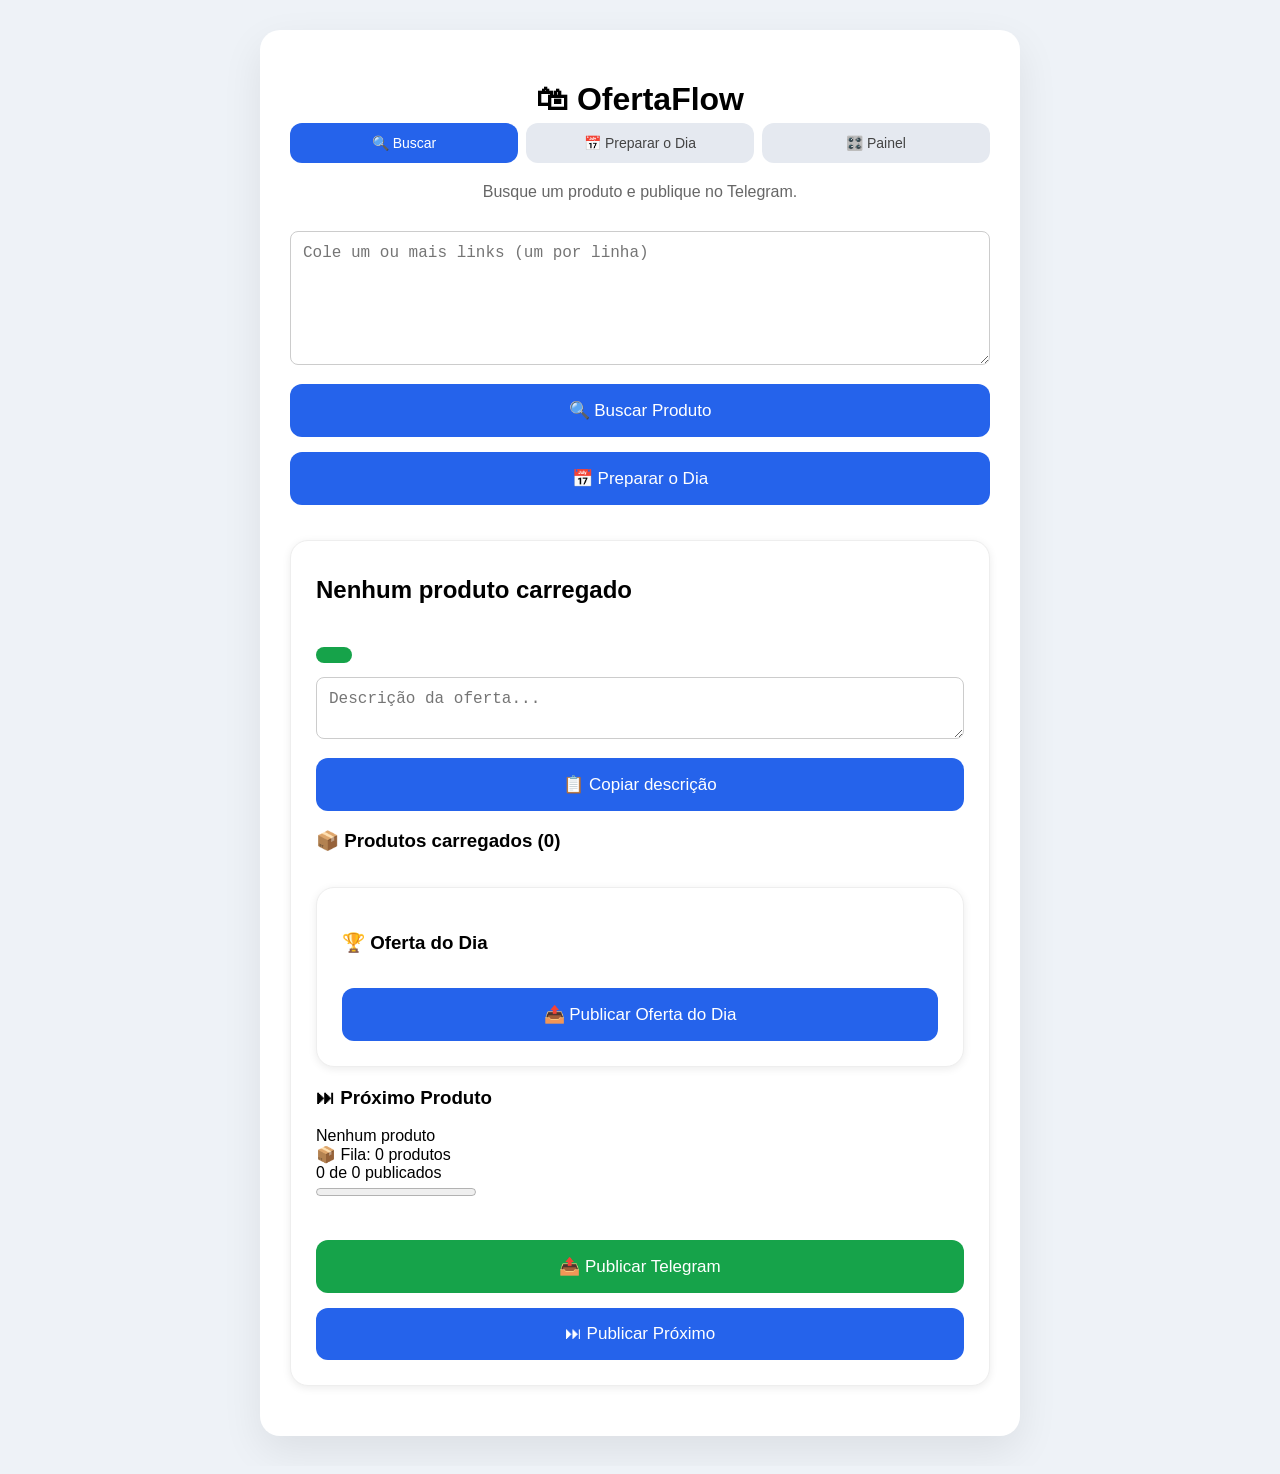
==== index.html @ e7c41db9 "Add files via upload" ====
<!DOCTYPE html>
<html lang="pt-BR">

    <head>
        <meta charset="UTF-8">

        <meta name="viewport" content="width=device-width, initial-scale=1.0">

        <title>OfertaFlow</title>

        <link rel="stylesheet" href="style.css">
    </head>

    <body>
        <div class="container">
            <h1>🛍 OfertaFlow</h1>

            <div class="abas">
                <button
                    class="aba-botao ativa"
                    id="abaBotao-buscar"
                    onclick="mudarAba('buscar')">
                    🔍 Buscar
                </button>
                <button
                    class="aba-botao"
                    id="abaBotao-dia"
                    onclick="mudarAba('dia')">
                    📅 Preparar o Dia
                </button>
                <button
                    class="aba-botao"
                    id="abaBotao-painel"
                    onclick="mudarAba('painel')">
                    🎛️ Painel
                </button>
            </div>

            <!-- ABA: Buscar & Publicar -->
            <div id="aba-buscar" class="aba-conteudo">

                <p class="subtitle">
                    Busque um produto e publique no Telegram.
                </p>

                <textarea
                    id="url"
                    rows="6"
                    placeholder="Cole um ou mais links (um por linha)"></textarea>

                <button
                    id="btnBuscar"
                    onclick="buscarProduto()">
                    🔍 Buscar Produto
                </button>

                <button
                    id="btnPrepararDia"
                    onclick="prepararDia()">
                    📅 Preparar o Dia
                </button>

                <p id="statusBusca" style="display:none;">
                    ⏳ Buscando produtos...
                </p>

                <div id="cardProduto" class="card">
                    <img
                        id="imagem"
                        alt="Imagem do produto"
                        src=""
                        style="display:none;">

                    <h2 id="nome">
                        Nenhum produto carregado
                    </h2>

                    <div class="precos">
                        <span id="original"></span>
                        <span id="atual"></span>
                    </div>

                    <div id="desconto" class="desconto"></div>

                    <div id="scoreOferta"></div>

                    <textarea
                        id="descricao"
                        placeholder="Descrição da oferta..."></textarea>
                    <button onclick="copiarDescricao()">
                        📋 Copiar descrição
                    </button>

                    <h3 id="tituloFila">
                        📦 Produtos carregados (0)
                    </h3>

                    <div class="card">
                        <h3>🏆 Oferta do Dia</h3>
                        <div id="ofertaDoDia"></div>
                        <button
                            id="btnPublicarOfertaDoDia"
                            onclick="publicarOfertaDoDia()">
                            📤 Publicar Oferta do Dia
                        </button>
                    </div>

                    <div id="proximoProduto">
                        <h3>⏭ Próximo Produto</h3>
                        <span id="nomeProximo">
                            Nenhum produto
                        </span>
                    </div>

                    <div id="contadorFila">
                        📦 Fila: 0 produtos
                    </div>

                    <div id="progressoTexto">
                        0 de 0 publicados
                    </div>

                    <progress
                        id="barraProgresso"
                        value="0"
                        max="0">
                    </progress>

                    <div id="listaProdutos"></div>

                    <button
                        id="btnTelegram"
                        class="telegram"
                        onclick="publicarSelecionado()">
                        📤 Publicar Telegram
                    </button>

                    <button
                        id="btnProximo"
                        onclick="publicarProximo()">
                        ⏭ Publicar Próximo
                    </button>
                </div>
            </div>

            <!-- ABA: Preparar o Dia -->
            <div id="aba-dia" class="aba-conteudo" style="display:none;">
                <div class="card">
                    <div id="painelResumo">
                        <h3>📅 Preparar o Dia</h3>
                        <div id="resultadoPreparacaoDia"></div>
                        <div id="listaHorariosDia"></div>
                        <button
                            id="btnEnviarDia"
                            onclick="enviarDiaParaMake()">
                            📨 Enviar fila do dia
                        </button>
                        <div id="resumoFila"></div>
                        <div id="tempoEstimado"></div>
                        <div id="estatisticasDesconto"></div>
                        <div id="qualidadeFila"></div>
                        <div id="economiaFila"></div>
                    </div>
                </div>
            </div>

            <!-- ABA: Painel de Controle -->
            <div id="aba-painel" class="aba-conteudo" style="display:none;">
                <div class="card">
                    <h3>🎛️ Painel de Controle</h3>
                    <div id="painelControle"></div>
                    <div id="logErros"></div>
                </div>

                <div class="card">
                    <h3>📜 Histórico da Sessão</h3>
                    <div
                        id="historicoSessao"
                        class="historico">
                    </div>
                    <div id="estatisticasSessao"></div>
                </div>

                <div class="card">
                    <h3>📚 Histórico de Publicações</h3>
                    <div
                        id="historicoPublicacoes"
                        class="historico">
                    </div>
                    <button onclick="limparHistoricoPublicacoes()">
                        🗑️ Limpar histórico
                    </button>
                </div>
            </div>

        </div>

        <script src="script.js"></script>

    </body>
</html>
---- style.css ----
.card{
    background:white;
    margin-top:35px;
    margin-bottom:20px;
    padding:25px;
    border:1px solid #eee;
    border-radius:18px;
    box-shadow:0 2px 8px rgba(0,0,0,.08);
}

.produto-item button{
    margin:3px;
    padding:6px 10px;
    cursor:pointer;
}

#listaProdutos{
    margin-top:20px;
}

.produto-item{
    padding:10px;
    margin-bottom:8px;
    border:1px solid #ddd;
    border-radius:8px;
    background:#fafafa;
}

body{
    background:#eef2f7;
    font-family:Arial;
    margin:0;
    padding:30px;
}

.container{
    max-width:700px;
    margin:auto;
    background:white;
    padding:30px;
    border-radius:20px;
    box-shadow:0 15px 40px rgba(0,0,0,.08);
}

h1{
    text-align:center;
    margin-bottom:5px;
}

.subtitle{
    text-align:center;
    color:#666;
    margin-bottom:30px;
}

input{
    width:100%;
    padding:16px;
    border-radius:12px;
    border:1px solid #ddd;
    font-size:16px;
    box-sizing:border-box;
}

button{
    width:100%;
    margin-top:15px;
    padding:16px;
    border:none;
    border-radius:12px;
    background:#2563eb;
    color:white;
    font-size:17px;
    cursor:pointer;
    transition:.3s;
}

button:hover{
    background:#1d4ed8;
}

img{
    width:100%;
    border-radius:15px;
    margin-bottom:20px;
}

h2{
    margin:10px 0;
}

.precos{
    display:flex;
    flex-direction:column;
    gap:8px;
    margin-top:20px;
}

#original{
    font-size:20px;
    color:#9ca3af;
    text-decoration:line-through;
}

#atual{
    font-size:34px;
    font-weight:bold;
    color:#22c55e;
}

.desconto{
    display:inline-block;
    margin-top:15px;
    margin-bottom:10px;
    padding:8px 18px;
    background:#16a34a;
    color:white;
    font-size:18px;
    font-weight:bold;
    border-radius:999px;
}

textarea{
    width:100%;
    padding:12px;
    border-radius:8px;
    border:1px solid #ccc;
    resize:vertical;
    font-size:16px;
    box-sizing:border-box;
}

.telegram{
    background:#16a34a;
    margin-top:20px;
}

.telegram:hover{
    background:#15803d;
}

.selecionado{
    border:2px solid #28a745;
    background:#eaf8ee;
}

.abas{
    display:flex;
    gap:8px;
    margin-bottom:20px;
}

.aba-botao{
    flex:1;
    width:auto;
    margin-top:0;
    padding:12px 8px;
    font-size:14px;
    background:#e5e9f0;
    color:#444;
}

.aba-botao:hover{
    background:#d7dce4;
}

.aba-botao.ativa{
    background:#2563eb;
    color:white;
}

.aba-conteudo{
    animation: fadeIn .2s ease-in;
}

@keyframes fadeIn{
    from{ opacity:0; }
    to{ opacity:1; }
}
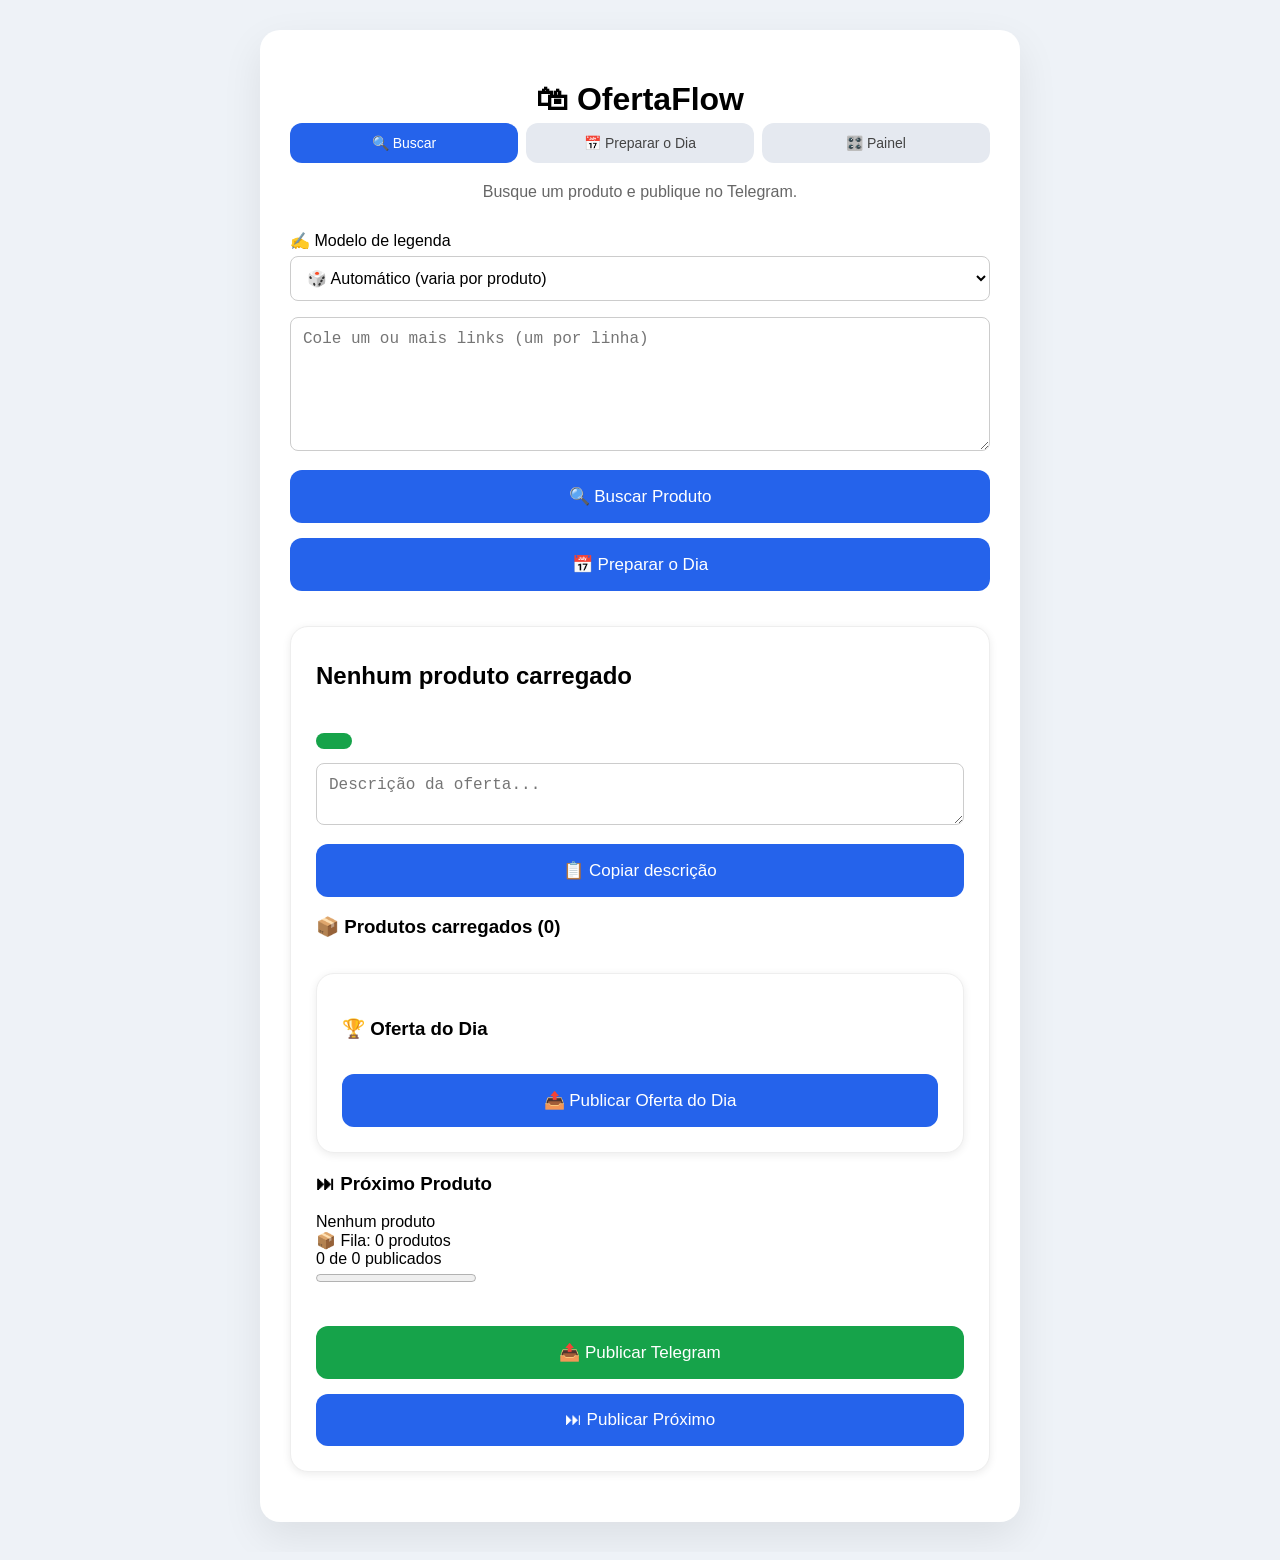
==== commit c022caa2: "Add files via upload" ====
--- a/index.html
+++ b/index.html
@@ -42,6 +42,19 @@
                 <p class="subtitle">
                     Busque um produto e publique no Telegram.
                 </p>
+
+                <label for="modeloLegenda" style="display:block;margin-bottom:6px;">
+                    ✍️ Modelo de legenda
+                </label>
+                <select
+                    id="modeloLegenda"
+                    onchange="definirModeloLegenda(this.value)">
+                    <option value="auto">🎲 Automático (varia por produto)</option>
+                    <option value="0">Modelo 1 - Padrão</option>
+                    <option value="1">Modelo 2 - Direto</option>
+                    <option value="2">Modelo 3 - Emocional</option>
+                    <option value="3">Modelo 4 - Destaques</option>
+                </select>
 
                 <textarea
                     id="url"
--- a/style.css
+++ b/style.css
@@ -130,6 +130,17 @@
     box-sizing:border-box;
 }
 
+select{
+    width:100%;
+    padding:12px;
+    border-radius:8px;
+    border:1px solid #ccc;
+    font-size:16px;
+    box-sizing:border-box;
+    margin-bottom:16px;
+    background:white;
+}
+
 .telegram{
     background:#16a34a;
     margin-top:20px;
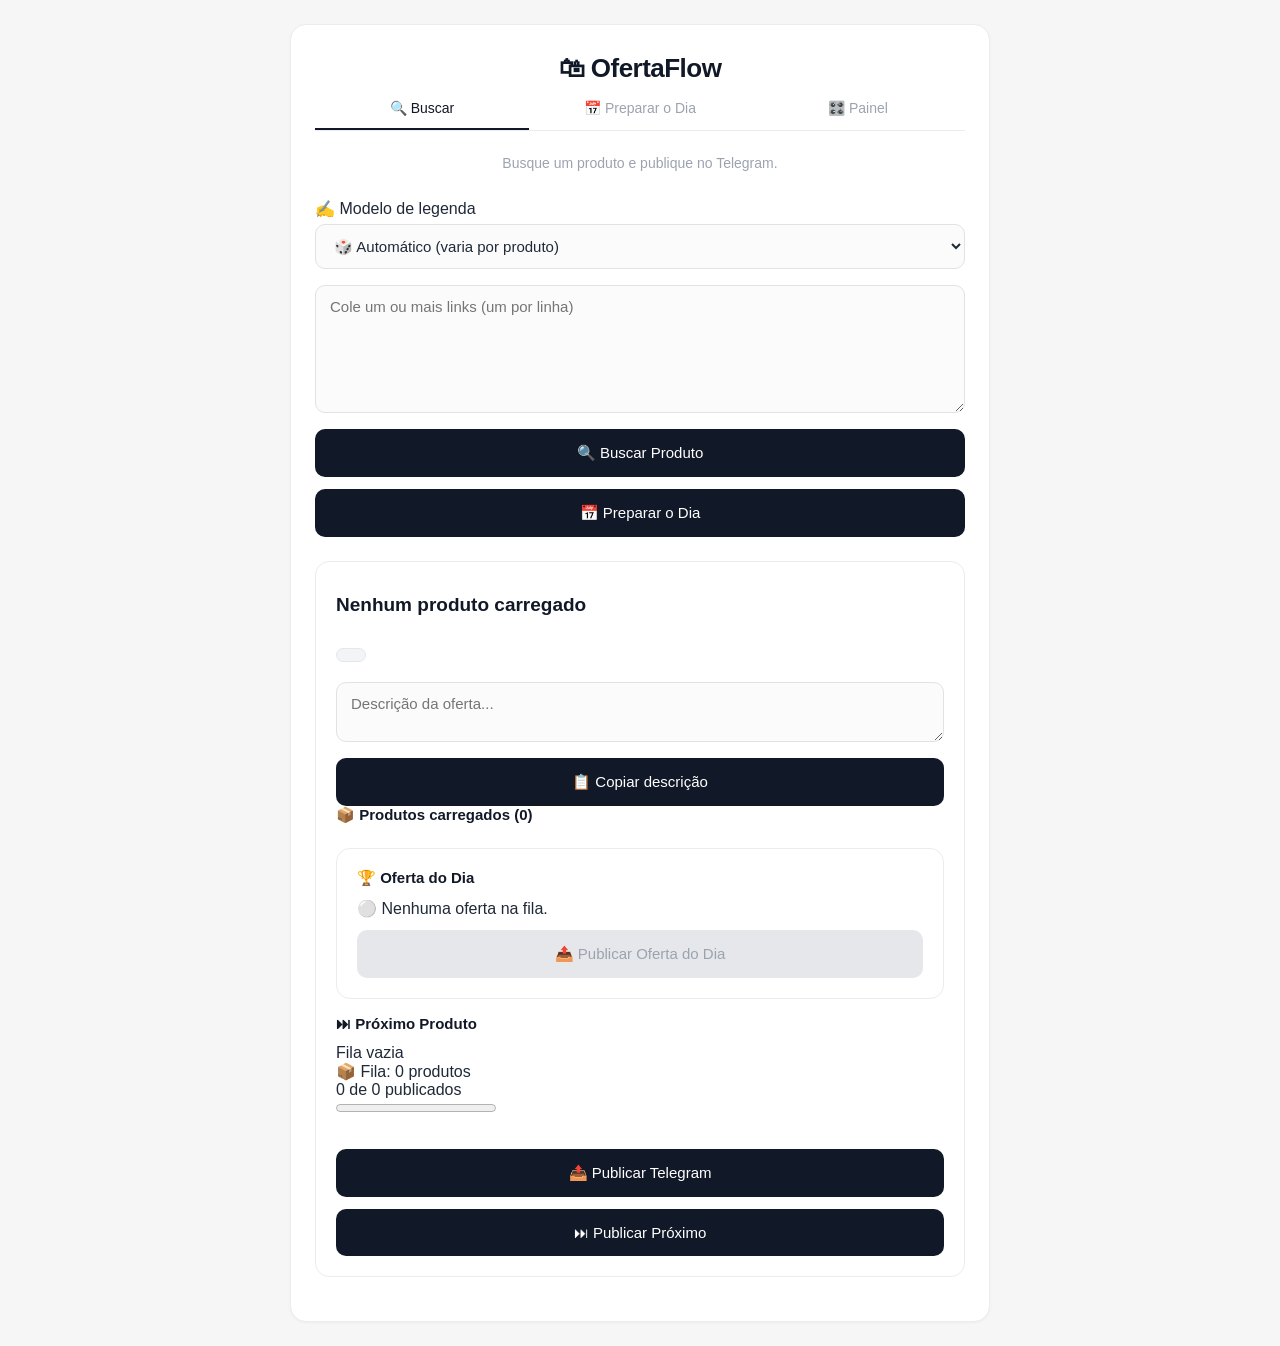
==== commit 0ad3ae26: "Add files via upload" ====
--- a/index.html
+++ b/index.html
@@ -12,6 +12,8 @@
     </head>
 
     <body>
+        <div id="toast"></div>
+
         <div class="container">
             <h1>🛍 OfertaFlow</h1>
 
--- a/style.css
+++ b/style.css
@@ -1,164 +1,224 @@
-.card{
-    background:white;
-    margin-top:35px;
-    margin-bottom:20px;
-    padding:25px;
-    border:1px solid #eee;
-    border-radius:18px;
-    box-shadow:0 2px 8px rgba(0,0,0,.08);
-}
-
-.produto-item button{
-    margin:3px;
-    padding:6px 10px;
-    cursor:pointer;
-}
-
-#listaProdutos{
-    margin-top:20px;
-}
-
-.produto-item{
-    padding:10px;
-    margin-bottom:8px;
-    border:1px solid #ddd;
-    border-radius:8px;
-    background:#fafafa;
+*{
+    box-sizing:border-box;
 }
 
 body{
-    background:#eef2f7;
-    font-family:Arial;
+    background:#f6f6f7;
+    font-family:-apple-system, BlinkMacSystemFont, "Segoe UI", Roboto, Helvetica, Arial, sans-serif;
     margin:0;
-    padding:30px;
+    padding:24px 16px;
+    color:#1f2937;
 }
 
 .container{
     max-width:700px;
     margin:auto;
-    background:white;
-    padding:30px;
-    border-radius:20px;
-    box-shadow:0 15px 40px rgba(0,0,0,.08);
+    background:#ffffff;
+    padding:28px 24px;
+    border-radius:16px;
+    border:1px solid #ececec;
+    box-shadow:0 1px 3px rgba(0,0,0,.04);
 }
 
 h1{
     text-align:center;
-    margin-bottom:5px;
+    margin:0 0 4px;
+    font-size:26px;
+    font-weight:700;
+    letter-spacing:-0.02em;
+    color:#111827;
 }
 
 .subtitle{
     text-align:center;
-    color:#666;
-    margin-bottom:30px;
-}
-
-input{
+    color:#9ca3af;
+    margin-bottom:28px;
+    font-size:14px;
+}
+
+h2{
+    margin:12px 0;
+    font-size:19px;
+    font-weight:600;
+    color:#111827;
+}
+
+h3{
+    font-size:15px;
+    font-weight:600;
+    color:#111827;
+    margin:0 0 12px;
+}
+
+.card{
+    background:#ffffff;
+    margin-top:24px;
+    margin-bottom:16px;
+    padding:20px;
+    border:1px solid #ececec;
+    border-radius:14px;
+    box-shadow:none;
+}
+
+input, textarea, select{
     width:100%;
-    padding:16px;
-    border-radius:12px;
-    border:1px solid #ddd;
-    font-size:16px;
+    padding:12px 14px;
+    border-radius:10px;
+    border:1px solid #e2e2e4;
+    font-size:15px;
     box-sizing:border-box;
+    background:#fbfbfc;
+    color:#1f2937;
+    font-family:inherit;
+}
+
+textarea{
+    resize:vertical;
+}
+
+select{
+    margin-bottom:16px;
+    background:#fbfbfc;
 }
 
 button{
     width:100%;
-    margin-top:15px;
-    padding:16px;
-    border:none;
-    border-radius:12px;
-    background:#2563eb;
+    margin-top:12px;
+    padding:14px;
+    border:1px solid transparent;
+    border-radius:10px;
+    background:#111827;
     color:white;
-    font-size:17px;
+    font-size:15px;
+    font-weight:500;
     cursor:pointer;
-    transition:.3s;
+    transition:.15s ease;
 }
 
 button:hover{
-    background:#1d4ed8;
+    background:#000000;
+}
+
+button:disabled{
+    background:#e5e7eb;
+    color:#9ca3af;
+    cursor:not-allowed;
 }
 
 img{
     width:100%;
-    border-radius:15px;
-    margin-bottom:20px;
-}
-
-h2{
-    margin:10px 0;
+    border-radius:12px;
+    margin-bottom:16px;
+    border:1px solid #ececec;
 }
 
 .precos{
     display:flex;
     flex-direction:column;
-    gap:8px;
-    margin-top:20px;
+    gap:4px;
+    margin-top:16px;
 }
 
 #original{
-    font-size:20px;
+    font-size:15px;
     color:#9ca3af;
     text-decoration:line-through;
 }
 
 #atual{
-    font-size:34px;
-    font-weight:bold;
-    color:#22c55e;
+    font-size:28px;
+    font-weight:700;
+    color:#111827;
 }
 
 .desconto{
     display:inline-block;
-    margin-top:15px;
-    margin-bottom:10px;
-    padding:8px 18px;
-    background:#16a34a;
-    color:white;
+    margin-top:12px;
+    margin-bottom:8px;
+    padding:6px 14px;
+    background:#f3f4f6;
+    color:#111827;
+    font-size:13px;
+    font-weight:600;
+    border-radius:999px;
+    border:1px solid #e5e7eb;
+}
+
+#scoreOferta{
+    font-size:13px;
+    color:#6b7280;
+    margin-bottom:8px;
+}
+
+#listaProdutos{
+    margin-top:20px;
+}
+
+.produto-item{
+    padding:12px 14px;
+    margin-bottom:8px;
+    border:1px solid #ececec;
+    border-radius:10px;
+    background:#fbfbfc;
+    font-size:14px;
+    line-height:1.5;
+}
+
+.produto-item.arrastando{
+    opacity:.5;
+    border:1px dashed #9ca3af;
+}
+
+.arrastar{
+    display:inline-block;
+    cursor:grab;
+    touch-action:none;
+    padding:0 10px 0 0;
+    color:#9ca3af;
     font-size:18px;
-    font-weight:bold;
-    border-radius:999px;
-}
-
-textarea{
-    width:100%;
-    padding:12px;
-    border-radius:8px;
-    border:1px solid #ccc;
-    resize:vertical;
-    font-size:16px;
-    box-sizing:border-box;
-}
-
-select{
-    width:100%;
-    padding:12px;
-    border-radius:8px;
-    border:1px solid #ccc;
-    font-size:16px;
-    box-sizing:border-box;
-    margin-bottom:16px;
-    background:white;
+    user-select:none;
+}
+
+.produto-item button{
+    width:auto;
+    margin:6px 6px 0 0;
+    padding:6px 12px;
+    font-size:13px;
+    font-weight:500;
+    background:#ffffff;
+    color:#111827;
+    border:1px solid #e2e2e4;
+}
+
+.produto-item button:hover{
+    background:#f3f4f6;
+}
+
+.selecionado{
+    border:1px solid #111827;
+    background:#ffffff;
 }
 
 .telegram{
-    background:#16a34a;
-    margin-top:20px;
+    background:#111827;
 }
 
 .telegram:hover{
-    background:#15803d;
-}
-
-.selecionado{
-    border:2px solid #28a745;
-    background:#eaf8ee;
+    background:#000000;
+}
+
+.historico{
+    max-height:240px;
+    overflow-y:auto;
+    font-size:14px;
+    color:#4b5563;
 }
 
 .abas{
     display:flex;
-    gap:8px;
-    margin-bottom:20px;
+    gap:4px;
+    margin-bottom:24px;
+    border-bottom:1px solid #ececec;
 }
 
 .aba-botao{
@@ -167,17 +227,23 @@
     margin-top:0;
     padding:12px 8px;
     font-size:14px;
-    background:#e5e9f0;
-    color:#444;
+    font-weight:500;
+    background:transparent;
+    color:#9ca3af;
+    border:none;
+    border-bottom:2px solid transparent;
+    border-radius:0;
 }
 
 .aba-botao:hover{
-    background:#d7dce4;
+    background:transparent;
+    color:#111827;
 }
 
 .aba-botao.ativa{
-    background:#2563eb;
-    color:white;
+    background:transparent;
+    color:#111827;
+    border-bottom:2px solid #111827;
 }
 
 .aba-conteudo{
@@ -188,3 +254,47 @@
     from{ opacity:0; }
     to{ opacity:1; }
 }
+
+#toast{
+    position:fixed;
+    left:50%;
+    bottom:24px;
+    transform:translateX(-50%) translateY(16px);
+    background:#111827;
+    color:white;
+    padding:12px 20px;
+    border-radius:10px;
+    font-size:14px;
+    max-width:90%;
+    text-align:center;
+    opacity:0;
+    pointer-events:none;
+    transition:opacity .2s ease, transform .2s ease;
+    z-index:1000;
+    box-shadow:0 4px 14px rgba(0,0,0,.18);
+}
+
+#toast.mostrar{
+    opacity:1;
+    transform:translateX(-50%) translateY(0);
+}
+
+#toast.erro{
+    background:#b91c1c;
+}
+
+.spinner{
+    display:inline-block;
+    width:14px;
+    height:14px;
+    border:2px solid #d1d5db;
+    border-top-color:#111827;
+    border-radius:50%;
+    margin-right:8px;
+    vertical-align:middle;
+    animation:girar .7s linear infinite;
+}
+
+@keyframes girar{
+    to{ transform:rotate(360deg); }
+}
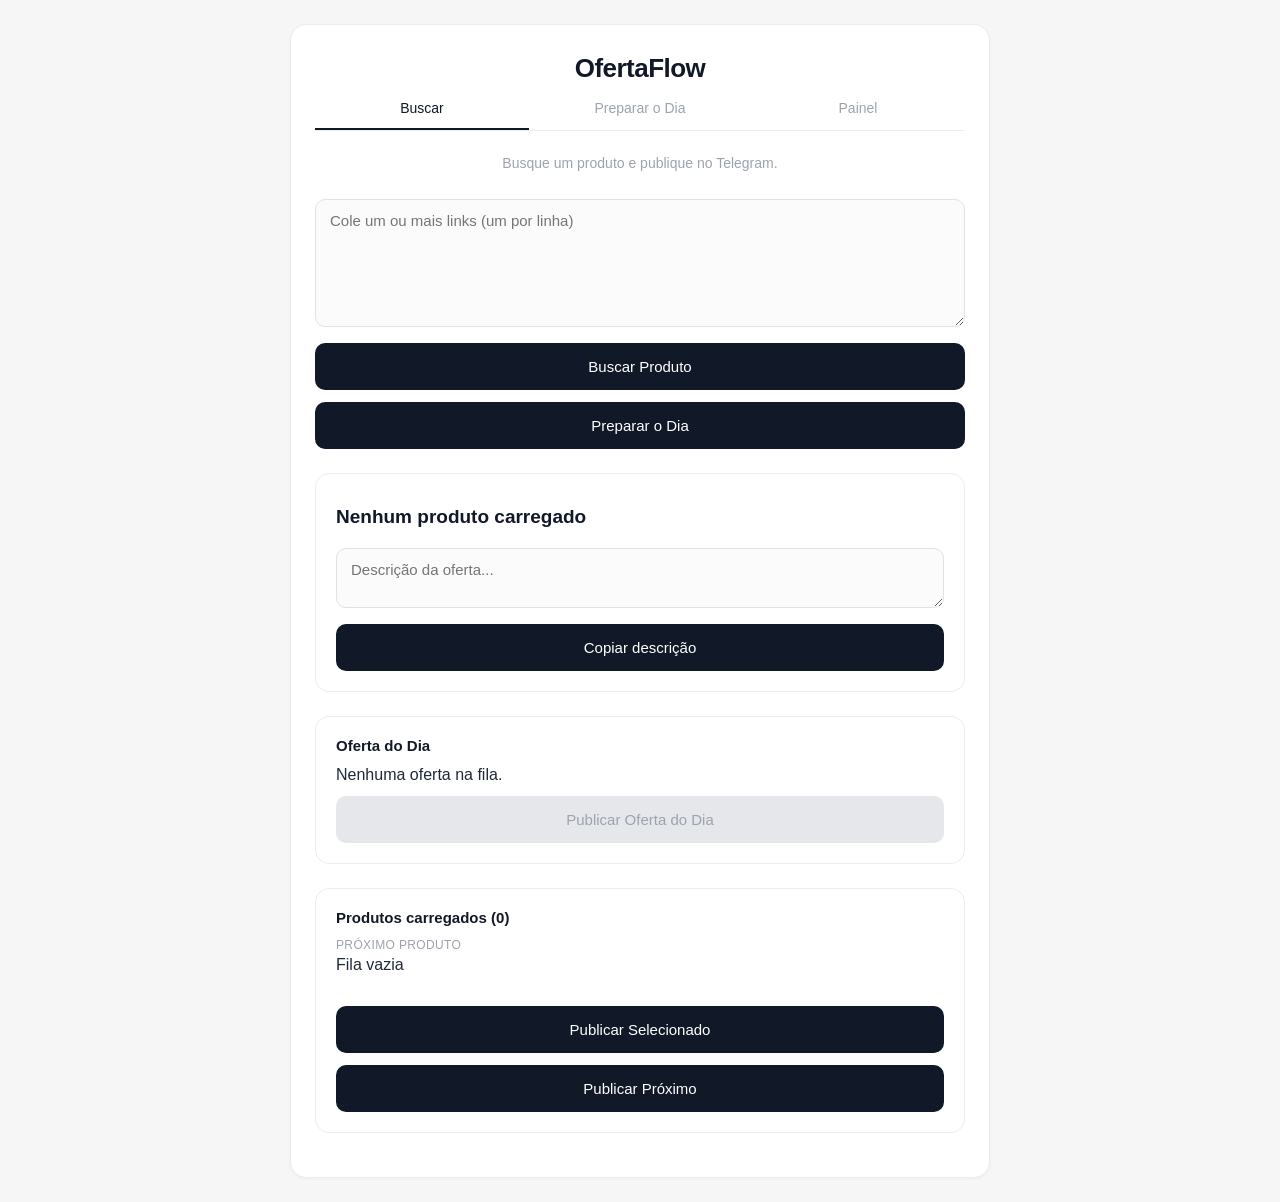
==== commit 30010417: "Rename index-1.html to index.html" ====
--- a/index.html
+++ b/index.html
@@ -15,26 +15,26 @@
         <div id="toast"></div>
 
         <div class="container">
-            <h1>🛍 OfertaFlow</h1>
+            <h1>OfertaFlow</h1>
 
             <div class="abas">
                 <button
                     class="aba-botao ativa"
                     id="abaBotao-buscar"
                     onclick="mudarAba('buscar')">
-                    🔍 Buscar
+                    Buscar
                 </button>
                 <button
                     class="aba-botao"
                     id="abaBotao-dia"
                     onclick="mudarAba('dia')">
-                    📅 Preparar o Dia
+                    Preparar o Dia
                 </button>
                 <button
                     class="aba-botao"
                     id="abaBotao-painel"
                     onclick="mudarAba('painel')">
-                    🎛️ Painel
+                    Painel
                 </button>
             </div>
 
@@ -45,19 +45,6 @@
                     Busque um produto e publique no Telegram.
                 </p>
 
-                <label for="modeloLegenda" style="display:block;margin-bottom:6px;">
-                    ✍️ Modelo de legenda
-                </label>
-                <select
-                    id="modeloLegenda"
-                    onchange="definirModeloLegenda(this.value)">
-                    <option value="auto">🎲 Automático (varia por produto)</option>
-                    <option value="0">Modelo 1 - Padrão</option>
-                    <option value="1">Modelo 2 - Direto</option>
-                    <option value="2">Modelo 3 - Emocional</option>
-                    <option value="3">Modelo 4 - Destaques</option>
-                </select>
-
                 <textarea
                     id="url"
                     rows="6"
@@ -66,18 +53,16 @@
                 <button
                     id="btnBuscar"
                     onclick="buscarProduto()">
-                    🔍 Buscar Produto
+                    Buscar Produto
                 </button>
 
                 <button
                     id="btnPrepararDia"
                     onclick="prepararDia()">
-                    📅 Preparar o Dia
+                    Preparar o Dia
                 </button>
 
-                <p id="statusBusca" style="display:none;">
-                    ⏳ Buscando produtos...
-                </p>
+                <p id="statusBusca" style="display:none;"></p>
 
                 <div id="cardProduto" class="card">
                     <img
@@ -95,51 +80,35 @@
                         <span id="atual"></span>
                     </div>
 
-                    <div id="desconto" class="desconto"></div>
-
-                    <div id="scoreOferta"></div>
+                    <div id="infoOferta"></div>
 
                     <textarea
                         id="descricao"
                         placeholder="Descrição da oferta..."></textarea>
                     <button onclick="copiarDescricao()">
-                        📋 Copiar descrição
+                        Copiar descrição
                     </button>
+                </div>
 
+                <div class="card">
+                    <h3>Oferta do Dia</h3>
+                    <div id="ofertaDoDia"></div>
+                    <button
+                        id="btnPublicarOfertaDoDia"
+                        onclick="publicarOfertaDoDia()">
+                        Publicar Oferta do Dia
+                    </button>
+                </div>
+
+                <div class="card">
                     <h3 id="tituloFila">
-                        📦 Produtos carregados (0)
+                        Produtos carregados (0)
                     </h3>
 
-                    <div class="card">
-                        <h3>🏆 Oferta do Dia</h3>
-                        <div id="ofertaDoDia"></div>
-                        <button
-                            id="btnPublicarOfertaDoDia"
-                            onclick="publicarOfertaDoDia()">
-                            📤 Publicar Oferta do Dia
-                        </button>
+                    <div id="proximoProduto">
+                        <span class="rotulo-secao">Próximo produto</span>
+                        <div id="nomeProximo">Nenhum produto</div>
                     </div>
-
-                    <div id="proximoProduto">
-                        <h3>⏭ Próximo Produto</h3>
-                        <span id="nomeProximo">
-                            Nenhum produto
-                        </span>
-                    </div>
-
-                    <div id="contadorFila">
-                        📦 Fila: 0 produtos
-                    </div>
-
-                    <div id="progressoTexto">
-                        0 de 0 publicados
-                    </div>
-
-                    <progress
-                        id="barraProgresso"
-                        value="0"
-                        max="0">
-                    </progress>
 
                     <div id="listaProdutos"></div>
 
@@ -147,13 +116,13 @@
                         id="btnTelegram"
                         class="telegram"
                         onclick="publicarSelecionado()">
-                        📤 Publicar Telegram
+                        Publicar Selecionado
                     </button>
 
                     <button
                         id="btnProximo"
                         onclick="publicarProximo()">
-                        ⏭ Publicar Próximo
+                        Publicar Próximo
                     </button>
                 </div>
             </div>
@@ -161,49 +130,48 @@
             <!-- ABA: Preparar o Dia -->
             <div id="aba-dia" class="aba-conteudo" style="display:none;">
                 <div class="card">
-                    <div id="painelResumo">
-                        <h3>📅 Preparar o Dia</h3>
-                        <div id="resultadoPreparacaoDia"></div>
-                        <div id="listaHorariosDia"></div>
-                        <button
-                            id="btnEnviarDia"
-                            onclick="enviarDiaParaMake()">
-                            📨 Enviar fila do dia
-                        </button>
-                        <div id="resumoFila"></div>
-                        <div id="tempoEstimado"></div>
-                        <div id="estatisticasDesconto"></div>
-                        <div id="qualidadeFila"></div>
-                        <div id="economiaFila"></div>
-                    </div>
+                    <h3>Preparar o Dia</h3>
+                    <div id="resultadoPreparacaoDia"></div>
+                    <div id="listaHorariosDia"></div>
+                    <button
+                        id="btnEnviarDia"
+                        onclick="enviarDiaParaMake()">
+                        Enviar fila do dia
+                    </button>
+                </div>
+
+                <div class="card">
+                    <h3>Resumo da Fila</h3>
+                    <div id="estatisticasDesconto"></div>
+                    <div id="qualidadeFila"></div>
+                    <div id="economiaFila"></div>
                 </div>
             </div>
 
             <!-- ABA: Painel de Controle -->
             <div id="aba-painel" class="aba-conteudo" style="display:none;">
                 <div class="card">
-                    <h3>🎛️ Painel de Controle</h3>
+                    <h3>Painel de Controle</h3>
                     <div id="painelControle"></div>
                     <div id="logErros"></div>
                 </div>
 
                 <div class="card">
-                    <h3>📜 Histórico da Sessão</h3>
+                    <h3>Histórico da Sessão</h3>
                     <div
                         id="historicoSessao"
                         class="historico">
                     </div>
-                    <div id="estatisticasSessao"></div>
                 </div>
 
                 <div class="card">
-                    <h3>📚 Histórico de Publicações</h3>
+                    <h3>Histórico de Publicações</h3>
                     <div
                         id="historicoPublicacoes"
                         class="historico">
                     </div>
                     <button onclick="limparHistoricoPublicacoes()">
-                        🗑️ Limpar histórico
+                        Limpar histórico
                     </button>
                 </div>
             </div>
--- a/style.css
+++ b/style.css
@@ -214,6 +214,38 @@
     color:#4b5563;
 }
 
+.selo{
+    display:inline-block;
+    padding:1px 8px;
+    border-radius:999px;
+    font-size:12px;
+    font-weight:600;
+}
+
+.selo-alto{
+    background:#fef2f2;
+    color:#b91c1c;
+}
+
+.selo-medio{
+    background:#fffbeb;
+    color:#b45309;
+}
+
+.selo-baixo{
+    background:#f0fdf4;
+    color:#15803d;
+}
+
+.rotulo-secao{
+    display:block;
+    font-size:12px;
+    color:#9ca3af;
+    margin-bottom:4px;
+    text-transform:uppercase;
+    letter-spacing:.03em;
+}
+
 .abas{
     display:flex;
     gap:4px;
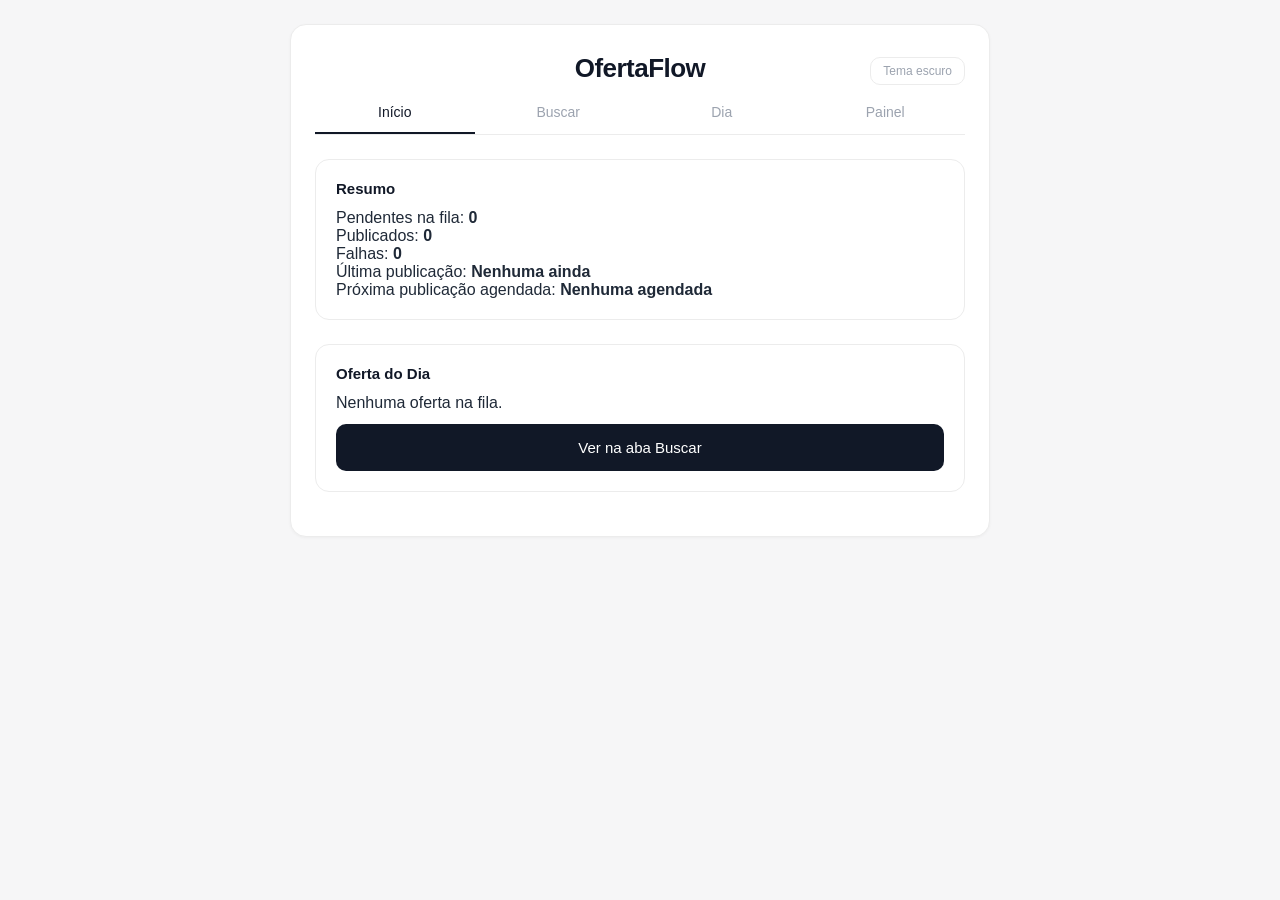
==== commit e4b2af7b: "Rename index-4.html to index.html" ====
--- a/index.html
+++ b/index.html
@@ -13,13 +13,25 @@
 
     <body>
         <div id="toast"></div>
+        <div id="overlayProcessamento">
+            <span class="spinner"></span>
+        </div>
 
         <div class="container">
-            <h1>OfertaFlow</h1>
+            <div class="topo">
+                <h1>OfertaFlow</h1>
+                <button id="btnTema" onclick="alternarTema()">Tema escuro</button>
+            </div>
 
             <div class="abas">
                 <button
                     class="aba-botao ativa"
+                    id="abaBotao-inicio"
+                    onclick="mudarAba('inicio')">
+                    Início
+                </button>
+                <button
+                    class="aba-botao"
                     id="abaBotao-buscar"
                     onclick="mudarAba('buscar')">
                     Buscar
@@ -28,7 +40,7 @@
                     class="aba-botao"
                     id="abaBotao-dia"
                     onclick="mudarAba('dia')">
-                    Preparar o Dia
+                    Dia
                 </button>
                 <button
                     class="aba-botao"
@@ -38,8 +50,24 @@
                 </button>
             </div>
 
+            <!-- ABA: Dashboard inicial -->
+            <div id="aba-inicio" class="aba-conteudo">
+                <div class="card">
+                    <h3>Resumo</h3>
+                    <div id="dashboardResumo"></div>
+                </div>
+
+                <div class="card">
+                    <h3>Oferta do Dia</h3>
+                    <div id="dashboardOfertaDoDia"></div>
+                    <button onclick="mudarAba('buscar')">
+                        Ver na aba Buscar
+                    </button>
+                </div>
+            </div>
+
             <!-- ABA: Buscar & Publicar -->
-            <div id="aba-buscar" class="aba-conteudo">
+            <div id="aba-buscar" class="aba-conteudo" style="display:none;">
 
                 <p class="subtitle">
                     Busque um produto e publique no Telegram.
@@ -88,6 +116,13 @@
                     <button onclick="copiarDescricao()">
                         Copiar descrição
                     </button>
+                    <button onclick="copiarLink()">
+                        Copiar link
+                    </button>
+                    <button onclick="mostrarPreviaPublicacao()">
+                        Pré-visualizar publicação
+                    </button>
+                    <div id="previaPublicacao" class="card" style="display:none;"></div>
                 </div>
 
                 <div class="card">
@@ -109,6 +144,31 @@
                         <span class="rotulo-secao">Próximo produto</span>
                         <div id="nomeProximo">Nenhum produto</div>
                     </div>
+
+                    <input
+                        type="text"
+                        id="buscaFila"
+                        placeholder="Buscar na fila (nome ou marca)"
+                        oninput="pesquisarFila(this.value)">
+
+                    <select id="filtroFila" onchange="filtrarFila(this.value)">
+                        <option value="todos">Mostrar: Todos</option>
+                        <option value="oferta">Só Oferta</option>
+                        <option value="super">Só Super Oferta</option>
+                        <option value="imperdivel">Só Oferta Imperdível</option>
+                        <option value="relampago">Só Oferta Relâmpago</option>
+                    </select>
+
+                    <select id="ordenacaoFila" onchange="ordenarFila(this.value)">
+                        <option value="manual">Ordem: Manual</option>
+                        <option value="desconto">Maior desconto</option>
+                        <option value="score">Maior score</option>
+                        <option value="nome">Nome A-Z</option>
+                    </select>
+
+                    <button onclick="embaralharFila()">
+                        Embaralhar fila
+                    </button>
 
                     <div id="listaProdutos"></div>
 
--- a/style.css
+++ b/style.css
@@ -1,23 +1,89 @@
+:root{
+    --cor-fundo:#f6f6f7;
+    --cor-container:#ffffff;
+    --cor-texto:#1f2937;
+    --cor-texto-forte:#111827;
+    --cor-texto-suave:#9ca3af;
+    --cor-borda:#ececec;
+    --cor-borda-input:#e2e2e4;
+    --cor-input-fundo:#fbfbfc;
+    --cor-botao-fundo:#111827;
+    --cor-botao-hover:#000000;
+    --cor-botao-texto:#ffffff;
+    --cor-disabled-fundo:#e5e7eb;
+    --cor-disabled-texto:#9ca3af;
+    --cor-selo-alto-fundo:#fef2f2;
+    --cor-selo-alto-texto:#b91c1c;
+    --cor-selo-medio-fundo:#fffbeb;
+    --cor-selo-medio-texto:#b45309;
+    --cor-selo-baixo-fundo:#f0fdf4;
+    --cor-selo-baixo-texto:#15803d;
+    --cor-overlay:rgba(255,255,255,.6);
+}
+
+body.tema-escuro{
+    --cor-fundo:#0f1115;
+    --cor-container:#181b21;
+    --cor-texto:#e5e7eb;
+    --cor-texto-forte:#f9fafb;
+    --cor-texto-suave:#8b93a1;
+    --cor-borda:#2a2e37;
+    --cor-borda-input:#333844;
+    --cor-input-fundo:#1f232b;
+    --cor-botao-fundo:#e5e7eb;
+    --cor-botao-hover:#ffffff;
+    --cor-botao-texto:#111827;
+    --cor-disabled-fundo:#2a2e37;
+    --cor-disabled-texto:#6b7280;
+    --cor-overlay:rgba(15,17,21,.7);
+}
+
 *{
     box-sizing:border-box;
 }
 
 body{
-    background:#f6f6f7;
+    background:var(--cor-fundo);
     font-family:-apple-system, BlinkMacSystemFont, "Segoe UI", Roboto, Helvetica, Arial, sans-serif;
     margin:0;
     padding:24px 16px;
-    color:#1f2937;
+    color:var(--cor-texto);
+    transition:background .15s ease, color .15s ease;
 }
 
 .container{
     max-width:700px;
     margin:auto;
-    background:#ffffff;
+    background:var(--cor-container);
     padding:28px 24px;
     border-radius:16px;
-    border:1px solid #ececec;
+    border:1px solid var(--cor-borda);
     box-shadow:0 1px 3px rgba(0,0,0,.04);
+}
+
+.topo{
+    display:flex;
+    align-items:center;
+    justify-content:center;
+    gap:10px;
+    position:relative;
+    margin-bottom:4px;
+}
+
+#btnTema{
+    position:absolute;
+    right:0;
+    width:auto;
+    margin:0;
+    padding:6px 12px;
+    font-size:12px;
+    background:transparent;
+    color:var(--cor-texto-suave);
+    border:1px solid var(--cor-borda);
+}
+
+#btnTema:hover{
+    background:var(--cor-input-fundo);
 }
 
 h1{
@@ -26,12 +92,12 @@
     font-size:26px;
     font-weight:700;
     letter-spacing:-0.02em;
-    color:#111827;
+    color:var(--cor-texto-forte);
 }
 
 .subtitle{
     text-align:center;
-    color:#9ca3af;
+    color:var(--cor-texto-suave);
     margin-bottom:28px;
     font-size:14px;
 }
@@ -40,22 +106,22 @@
     margin:12px 0;
     font-size:19px;
     font-weight:600;
-    color:#111827;
+    color:var(--cor-texto-forte);
 }
 
 h3{
     font-size:15px;
     font-weight:600;
-    color:#111827;
+    color:var(--cor-texto-forte);
     margin:0 0 12px;
 }
 
 .card{
-    background:#ffffff;
+    background:var(--cor-container);
     margin-top:24px;
     margin-bottom:16px;
     padding:20px;
-    border:1px solid #ececec;
+    border:1px solid var(--cor-borda);
     border-radius:14px;
     box-shadow:none;
 }
@@ -64,11 +130,11 @@
     width:100%;
     padding:12px 14px;
     border-radius:10px;
-    border:1px solid #e2e2e4;
+    border:1px solid var(--cor-borda-input);
     font-size:15px;
     box-sizing:border-box;
-    background:#fbfbfc;
-    color:#1f2937;
+    background:var(--cor-input-fundo);
+    color:var(--cor-texto);
     font-family:inherit;
 }
 
@@ -78,7 +144,7 @@
 
 select{
     margin-bottom:16px;
-    background:#fbfbfc;
+    background:var(--cor-input-fundo);
 }
 
 button{
@@ -87,8 +153,8 @@
     padding:14px;
     border:1px solid transparent;
     border-radius:10px;
-    background:#111827;
-    color:white;
+    background:var(--cor-botao-fundo);
+    color:var(--cor-botao-texto);
     font-size:15px;
     font-weight:500;
     cursor:pointer;
@@ -96,20 +162,22 @@
 }
 
 button:hover{
-    background:#000000;
+    background:var(--cor-botao-hover);
 }
 
 button:disabled{
-    background:#e5e7eb;
-    color:#9ca3af;
+    background:var(--cor-disabled-fundo);
+    color:var(--cor-disabled-texto);
     cursor:not-allowed;
 }
 
 img{
     width:100%;
+    max-height:200px;
+    object-fit:cover;
     border-radius:12px;
     margin-bottom:16px;
-    border:1px solid #ececec;
+    border:1px solid var(--cor-borda);
 }
 
 .precos{
@@ -121,14 +189,14 @@
 
 #original{
     font-size:15px;
-    color:#9ca3af;
+    color:var(--cor-texto-suave);
     text-decoration:line-through;
 }
 
 #atual{
     font-size:28px;
     font-weight:700;
-    color:#111827;
+    color:var(--cor-texto-forte);
 }
 
 .desconto{
@@ -136,17 +204,17 @@
     margin-top:12px;
     margin-bottom:8px;
     padding:6px 14px;
-    background:#f3f4f6;
-    color:#111827;
+    background:var(--cor-input-fundo);
+    color:var(--cor-texto-forte);
     font-size:13px;
     font-weight:600;
     border-radius:999px;
-    border:1px solid #e5e7eb;
+    border:1px solid var(--cor-borda-input);
 }
 
 #scoreOferta{
     font-size:13px;
-    color:#6b7280;
+    color:var(--cor-texto-suave);
     margin-bottom:8px;
 }
 
@@ -157,16 +225,16 @@
 .produto-item{
     padding:12px 14px;
     margin-bottom:8px;
-    border:1px solid #ececec;
+    border:1px solid var(--cor-borda);
     border-radius:10px;
-    background:#fbfbfc;
+    background:var(--cor-input-fundo);
     font-size:14px;
     line-height:1.5;
 }
 
 .produto-item.arrastando{
     opacity:.5;
-    border:1px dashed #9ca3af;
+    border:1px dashed var(--cor-texto-suave);
 }
 
 .arrastar{
@@ -174,7 +242,7 @@
     cursor:grab;
     touch-action:none;
     padding:0 10px 0 0;
-    color:#9ca3af;
+    color:var(--cor-texto-suave);
     font-size:18px;
     user-select:none;
 }
@@ -185,33 +253,33 @@
     padding:6px 12px;
     font-size:13px;
     font-weight:500;
-    background:#ffffff;
-    color:#111827;
-    border:1px solid #e2e2e4;
+    background:var(--cor-container);
+    color:var(--cor-texto-forte);
+    border:1px solid var(--cor-borda-input);
 }
 
 .produto-item button:hover{
-    background:#f3f4f6;
+    background:var(--cor-input-fundo);
 }
 
 .selecionado{
-    border:1px solid #111827;
-    background:#ffffff;
+    border:1px solid var(--cor-texto-forte);
+    background:var(--cor-container);
 }
 
 .telegram{
-    background:#111827;
+    background:var(--cor-botao-fundo);
 }
 
 .telegram:hover{
-    background:#000000;
+    background:var(--cor-botao-hover);
 }
 
 .historico{
     max-height:240px;
     overflow-y:auto;
     font-size:14px;
-    color:#4b5563;
+    color:var(--cor-texto);
 }
 
 .selo{
@@ -223,24 +291,24 @@
 }
 
 .selo-alto{
-    background:#fef2f2;
-    color:#b91c1c;
+    background:var(--cor-selo-alto-fundo);
+    color:var(--cor-selo-alto-texto);
 }
 
 .selo-medio{
-    background:#fffbeb;
-    color:#b45309;
+    background:var(--cor-selo-medio-fundo);
+    color:var(--cor-selo-medio-texto);
 }
 
 .selo-baixo{
-    background:#f0fdf4;
-    color:#15803d;
+    background:var(--cor-selo-baixo-fundo);
+    color:var(--cor-selo-baixo-texto);
 }
 
 .rotulo-secao{
     display:block;
     font-size:12px;
-    color:#9ca3af;
+    color:var(--cor-texto-suave);
     margin-bottom:4px;
     text-transform:uppercase;
     letter-spacing:.03em;
@@ -250,7 +318,7 @@
     display:flex;
     gap:4px;
     margin-bottom:24px;
-    border-bottom:1px solid #ececec;
+    border-bottom:1px solid var(--cor-borda);
 }
 
 .aba-botao{
@@ -261,7 +329,7 @@
     font-size:14px;
     font-weight:500;
     background:transparent;
-    color:#9ca3af;
+    color:var(--cor-texto-suave);
     border:none;
     border-bottom:2px solid transparent;
     border-radius:0;
@@ -269,13 +337,13 @@
 
 .aba-botao:hover{
     background:transparent;
-    color:#111827;
+    color:var(--cor-texto-forte);
 }
 
 .aba-botao.ativa{
     background:transparent;
-    color:#111827;
-    border-bottom:2px solid #111827;
+    color:var(--cor-texto-forte);
+    border-bottom:2px solid var(--cor-texto-forte);
 }
 
 .aba-conteudo{
@@ -292,8 +360,8 @@
     left:50%;
     bottom:24px;
     transform:translateX(-50%) translateY(16px);
-    background:#111827;
-    color:white;
+    background:var(--cor-botao-fundo);
+    color:var(--cor-botao-texto);
     padding:12px 20px;
     border-radius:10px;
     font-size:14px;
@@ -312,15 +380,33 @@
 }
 
 #toast.erro{
-    background:#b91c1c;
+    background:var(--cor-selo-alto-texto);
+    color:#ffffff;
+}
+
+#overlayProcessamento{
+    display:none;
+    position:fixed;
+    inset:0;
+    background:var(--cor-overlay);
+    align-items:center;
+    justify-content:center;
+    z-index:900;
+}
+
+#overlayProcessamento .spinner{
+    width:32px;
+    height:32px;
+    border-width:3px;
+    margin-right:0;
 }
 
 .spinner{
     display:inline-block;
     width:14px;
     height:14px;
-    border:2px solid #d1d5db;
-    border-top-color:#111827;
+    border:2px solid var(--cor-disabled-fundo);
+    border-top-color:var(--cor-texto-forte);
     border-radius:50%;
     margin-right:8px;
     vertical-align:middle;
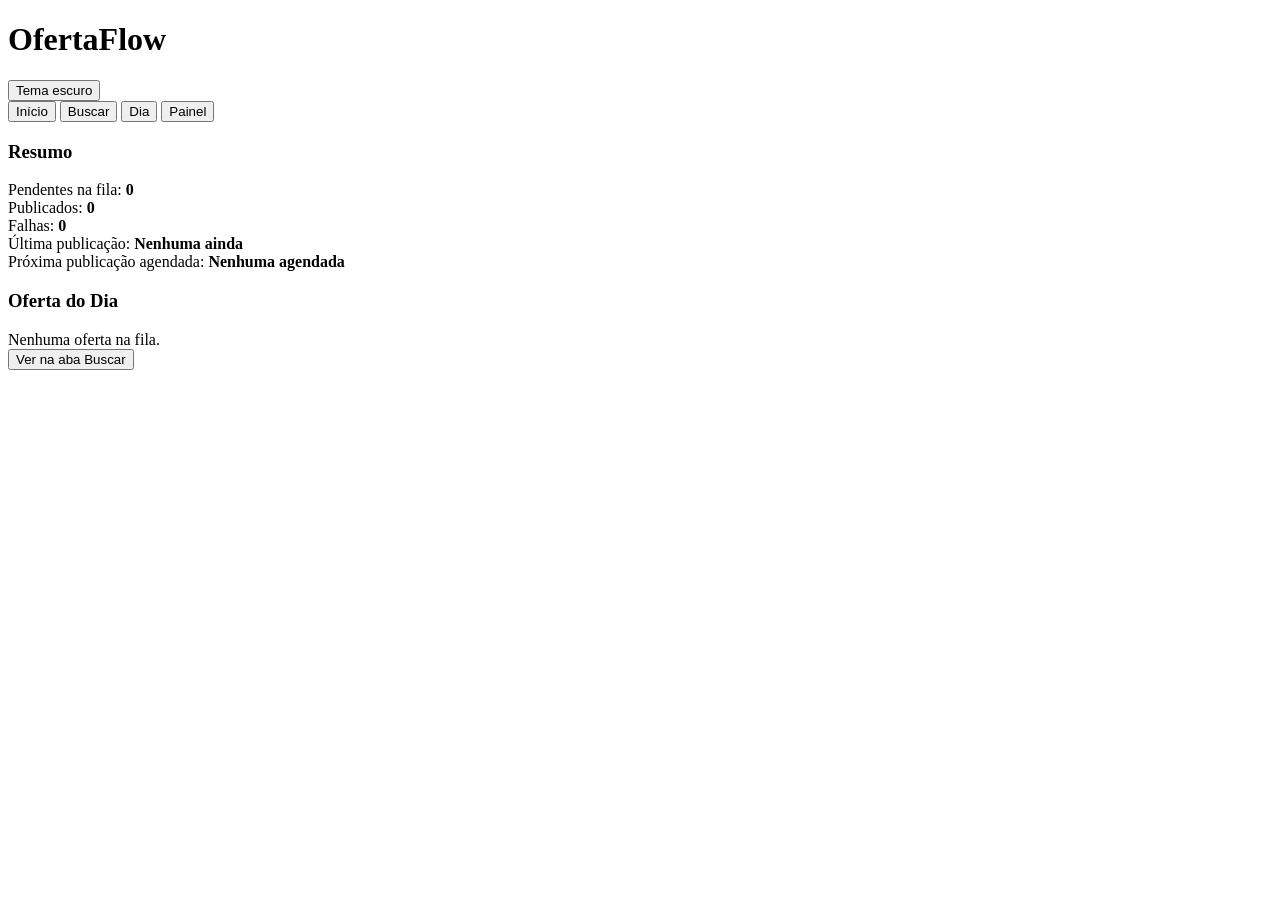
==== commit 7472e7f6: "Rename index-5.html to index.html" ====
--- a/index.html
+++ b/index.html
@@ -7,6 +7,11 @@
         <meta name="viewport" content="width=device-width, initial-scale=1.0">
 
         <title>OfertaFlow</title>
+
+        <link rel="manifest" href="manifest.json">
+        <meta name="theme-color" content="#111827">
+        <link rel="icon" href="icon-192.png">
+        <link rel="apple-touch-icon" href="icon-192.png">
 
         <link rel="stylesheet" href="style.css">
     </head>
@@ -234,11 +239,30 @@
                         Limpar histórico
                     </button>
                 </div>
+
+                <div class="card">
+                    <h3>Backup</h3>
+                    <button onclick="exportarBackup()">
+                        Exportar backup
+                    </button>
+                    <input
+                        type="file"
+                        id="inputBackup"
+                        accept="application/json"
+                        onchange="importarBackup(event)">
+                </div>
             </div>
 
         </div>
 
         <script src="script.js"></script>
+        <script>
+            if("serviceWorker" in navigator){
+                window.addEventListener("load", () => {
+                    navigator.serviceWorker.register("sw.js").catch(console.error);
+                });
+            }
+        </script>
 
     </body>
 </html>
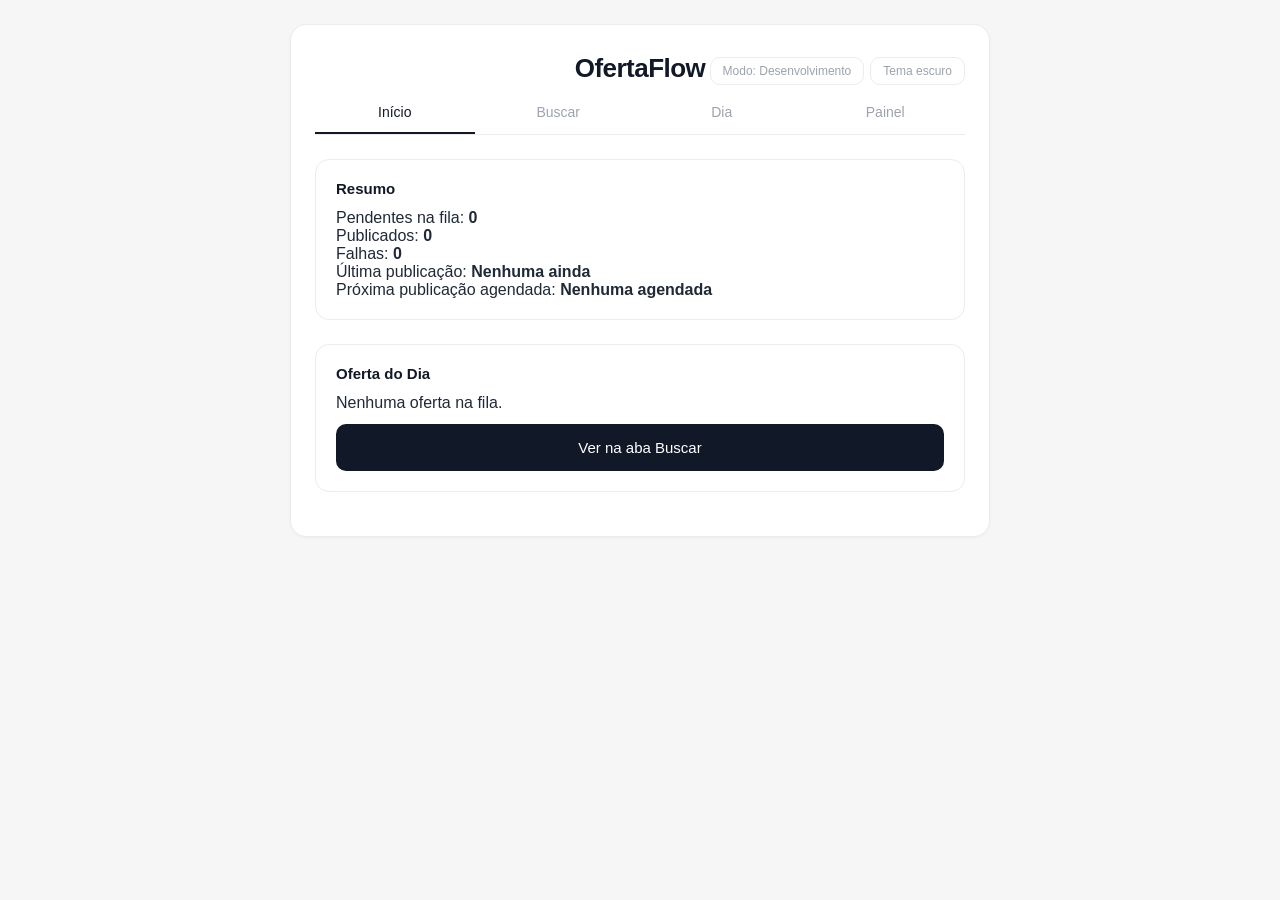
==== commit 1e94a22b: "Add files via upload" ====
--- a/index.html
+++ b/index.html
@@ -25,7 +25,10 @@
         <div class="container">
             <div class="topo">
                 <h1>OfertaFlow</h1>
-                <button id="btnTema" onclick="alternarTema()">Tema escuro</button>
+                <div class="botoes-topo">
+                    <button id="btnModoDev" onclick="alternarModoDesenvolvimento()">Modo: Desenvolvimento</button>
+                    <button id="btnTema" onclick="alternarTema()">Tema escuro</button>
+                </div>
             </div>
 
             <div class="abas">
--- a/style.css
+++ b/style.css
@@ -0,0 +1,429 @@
+:root{
+    --cor-fundo:#f6f6f7;
+    --cor-container:#ffffff;
+    --cor-texto:#1f2937;
+    --cor-texto-forte:#111827;
+    --cor-texto-suave:#9ca3af;
+    --cor-borda:#ececec;
+    --cor-borda-input:#e2e2e4;
+    --cor-input-fundo:#fbfbfc;
+    --cor-botao-fundo:#111827;
+    --cor-botao-hover:#000000;
+    --cor-botao-texto:#ffffff;
+    --cor-disabled-fundo:#e5e7eb;
+    --cor-disabled-texto:#9ca3af;
+    --cor-selo-alto-fundo:#fef2f2;
+    --cor-selo-alto-texto:#b91c1c;
+    --cor-selo-medio-fundo:#fffbeb;
+    --cor-selo-medio-texto:#b45309;
+    --cor-selo-baixo-fundo:#f0fdf4;
+    --cor-selo-baixo-texto:#15803d;
+    --cor-overlay:rgba(255,255,255,.6);
+}
+
+body.tema-escuro{
+    --cor-fundo:#0f1115;
+    --cor-container:#181b21;
+    --cor-texto:#e5e7eb;
+    --cor-texto-forte:#f9fafb;
+    --cor-texto-suave:#8b93a1;
+    --cor-borda:#2a2e37;
+    --cor-borda-input:#333844;
+    --cor-input-fundo:#1f232b;
+    --cor-botao-fundo:#e5e7eb;
+    --cor-botao-hover:#ffffff;
+    --cor-botao-texto:#111827;
+    --cor-disabled-fundo:#2a2e37;
+    --cor-disabled-texto:#6b7280;
+    --cor-overlay:rgba(15,17,21,.7);
+}
+
+*{
+    box-sizing:border-box;
+}
+
+body{
+    background:var(--cor-fundo);
+    font-family:-apple-system, BlinkMacSystemFont, "Segoe UI", Roboto, Helvetica, Arial, sans-serif;
+    margin:0;
+    padding:24px 16px;
+    color:var(--cor-texto);
+    transition:background .15s ease, color .15s ease;
+}
+
+.container{
+    max-width:700px;
+    margin:auto;
+    background:var(--cor-container);
+    padding:28px 24px;
+    border-radius:16px;
+    border:1px solid var(--cor-borda);
+    box-shadow:0 1px 3px rgba(0,0,0,.04);
+}
+
+.topo{
+    display:flex;
+    align-items:center;
+    justify-content:center;
+    gap:10px;
+    position:relative;
+    margin-bottom:4px;
+}
+
+.botoes-topo{
+    position:absolute;
+    right:0;
+    display:flex;
+    gap:6px;
+}
+
+#btnModoDev, #btnTema{
+    width:auto;
+    margin:0;
+    padding:6px 12px;
+    font-size:12px;
+    background:transparent;
+    color:var(--cor-texto-suave);
+    border:1px solid var(--cor-borda);
+}
+
+#btnModoDev.aviso-ao-vivo{
+    color:var(--cor-selo-alto-texto);
+    border-color:var(--cor-selo-alto-texto);
+    font-weight:600;
+}
+
+#btnTema:hover, #btnModoDev:hover{
+    background:var(--cor-input-fundo);
+}
+
+h1{
+    text-align:center;
+    margin:0 0 4px;
+    font-size:26px;
+    font-weight:700;
+    letter-spacing:-0.02em;
+    color:var(--cor-texto-forte);
+}
+
+.subtitle{
+    text-align:center;
+    color:var(--cor-texto-suave);
+    margin-bottom:28px;
+    font-size:14px;
+}
+
+h2{
+    margin:12px 0;
+    font-size:19px;
+    font-weight:600;
+    color:var(--cor-texto-forte);
+}
+
+h3{
+    font-size:15px;
+    font-weight:600;
+    color:var(--cor-texto-forte);
+    margin:0 0 12px;
+}
+
+.card{
+    background:var(--cor-container);
+    margin-top:24px;
+    margin-bottom:16px;
+    padding:20px;
+    border:1px solid var(--cor-borda);
+    border-radius:14px;
+    box-shadow:none;
+}
+
+input, textarea, select{
+    width:100%;
+    padding:12px 14px;
+    border-radius:10px;
+    border:1px solid var(--cor-borda-input);
+    font-size:15px;
+    box-sizing:border-box;
+    background:var(--cor-input-fundo);
+    color:var(--cor-texto);
+    font-family:inherit;
+}
+
+textarea{
+    resize:vertical;
+}
+
+select{
+    margin-bottom:16px;
+    background:var(--cor-input-fundo);
+}
+
+button{
+    width:100%;
+    margin-top:12px;
+    padding:14px;
+    border:1px solid transparent;
+    border-radius:10px;
+    background:var(--cor-botao-fundo);
+    color:var(--cor-botao-texto);
+    font-size:15px;
+    font-weight:500;
+    cursor:pointer;
+    transition:.15s ease;
+}
+
+button:hover{
+    background:var(--cor-botao-hover);
+}
+
+button:disabled{
+    background:var(--cor-disabled-fundo);
+    color:var(--cor-disabled-texto);
+    cursor:not-allowed;
+}
+
+img{
+    width:100%;
+    max-height:200px;
+    object-fit:cover;
+    border-radius:12px;
+    margin-bottom:16px;
+    border:1px solid var(--cor-borda);
+}
+
+.precos{
+    display:flex;
+    flex-direction:column;
+    gap:4px;
+    margin-top:16px;
+}
+
+#original{
+    font-size:15px;
+    color:var(--cor-texto-suave);
+    text-decoration:line-through;
+}
+
+#atual{
+    font-size:28px;
+    font-weight:700;
+    color:var(--cor-texto-forte);
+}
+
+.desconto{
+    display:inline-block;
+    margin-top:12px;
+    margin-bottom:8px;
+    padding:6px 14px;
+    background:var(--cor-input-fundo);
+    color:var(--cor-texto-forte);
+    font-size:13px;
+    font-weight:600;
+    border-radius:999px;
+    border:1px solid var(--cor-borda-input);
+}
+
+#scoreOferta{
+    font-size:13px;
+    color:var(--cor-texto-suave);
+    margin-bottom:8px;
+}
+
+#listaProdutos{
+    margin-top:20px;
+}
+
+.produto-item{
+    padding:12px 14px;
+    margin-bottom:8px;
+    border:1px solid var(--cor-borda);
+    border-radius:10px;
+    background:var(--cor-input-fundo);
+    font-size:14px;
+    line-height:1.5;
+}
+
+.produto-item.arrastando{
+    opacity:.5;
+    border:1px dashed var(--cor-texto-suave);
+}
+
+.arrastar{
+    display:inline-block;
+    cursor:grab;
+    touch-action:none;
+    padding:0 10px 0 0;
+    color:var(--cor-texto-suave);
+    font-size:18px;
+    user-select:none;
+}
+
+.produto-item button{
+    width:auto;
+    margin:6px 6px 0 0;
+    padding:6px 12px;
+    font-size:13px;
+    font-weight:500;
+    background:var(--cor-container);
+    color:var(--cor-texto-forte);
+    border:1px solid var(--cor-borda-input);
+}
+
+.produto-item button:hover{
+    background:var(--cor-input-fundo);
+}
+
+.selecionado{
+    border:1px solid var(--cor-texto-forte);
+    background:var(--cor-container);
+}
+
+.telegram{
+    background:var(--cor-botao-fundo);
+}
+
+.telegram:hover{
+    background:var(--cor-botao-hover);
+}
+
+.historico{
+    max-height:240px;
+    overflow-y:auto;
+    font-size:14px;
+    color:var(--cor-texto);
+}
+
+.selo{
+    display:inline-block;
+    padding:1px 8px;
+    border-radius:999px;
+    font-size:12px;
+    font-weight:600;
+}
+
+.selo-alto{
+    background:var(--cor-selo-alto-fundo);
+    color:var(--cor-selo-alto-texto);
+}
+
+.selo-medio{
+    background:var(--cor-selo-medio-fundo);
+    color:var(--cor-selo-medio-texto);
+}
+
+.selo-baixo{
+    background:var(--cor-selo-baixo-fundo);
+    color:var(--cor-selo-baixo-texto);
+}
+
+.rotulo-secao{
+    display:block;
+    font-size:12px;
+    color:var(--cor-texto-suave);
+    margin-bottom:4px;
+    text-transform:uppercase;
+    letter-spacing:.03em;
+}
+
+.abas{
+    display:flex;
+    gap:4px;
+    margin-bottom:24px;
+    border-bottom:1px solid var(--cor-borda);
+}
+
+.aba-botao{
+    flex:1;
+    width:auto;
+    margin-top:0;
+    padding:12px 8px;
+    font-size:14px;
+    font-weight:500;
+    background:transparent;
+    color:var(--cor-texto-suave);
+    border:none;
+    border-bottom:2px solid transparent;
+    border-radius:0;
+}
+
+.aba-botao:hover{
+    background:transparent;
+    color:var(--cor-texto-forte);
+}
+
+.aba-botao.ativa{
+    background:transparent;
+    color:var(--cor-texto-forte);
+    border-bottom:2px solid var(--cor-texto-forte);
+}
+
+.aba-conteudo{
+    animation: fadeIn .2s ease-in;
+}
+
+@keyframes fadeIn{
+    from{ opacity:0; }
+    to{ opacity:1; }
+}
+
+#toast{
+    position:fixed;
+    left:50%;
+    bottom:24px;
+    transform:translateX(-50%) translateY(16px);
+    background:var(--cor-botao-fundo);
+    color:var(--cor-botao-texto);
+    padding:12px 20px;
+    border-radius:10px;
+    font-size:14px;
+    max-width:90%;
+    text-align:center;
+    opacity:0;
+    pointer-events:none;
+    transition:opacity .2s ease, transform .2s ease;
+    z-index:1000;
+    box-shadow:0 4px 14px rgba(0,0,0,.18);
+}
+
+#toast.mostrar{
+    opacity:1;
+    transform:translateX(-50%) translateY(0);
+}
+
+#toast.erro{
+    background:var(--cor-selo-alto-texto);
+    color:#ffffff;
+}
+
+#overlayProcessamento{
+    display:none;
+    position:fixed;
+    inset:0;
+    background:var(--cor-overlay);
+    align-items:center;
+    justify-content:center;
+    z-index:900;
+}
+
+#overlayProcessamento .spinner{
+    width:32px;
+    height:32px;
+    border-width:3px;
+    margin-right:0;
+}
+
+.spinner{
+    display:inline-block;
+    width:14px;
+    height:14px;
+    border:2px solid var(--cor-disabled-fundo);
+    border-top-color:var(--cor-texto-forte);
+    border-radius:50%;
+    margin-right:8px;
+    vertical-align:middle;
+    animation:girar .7s linear infinite;
+}
+
+@keyframes girar{
+    to{ transform:rotate(360deg); }
+}
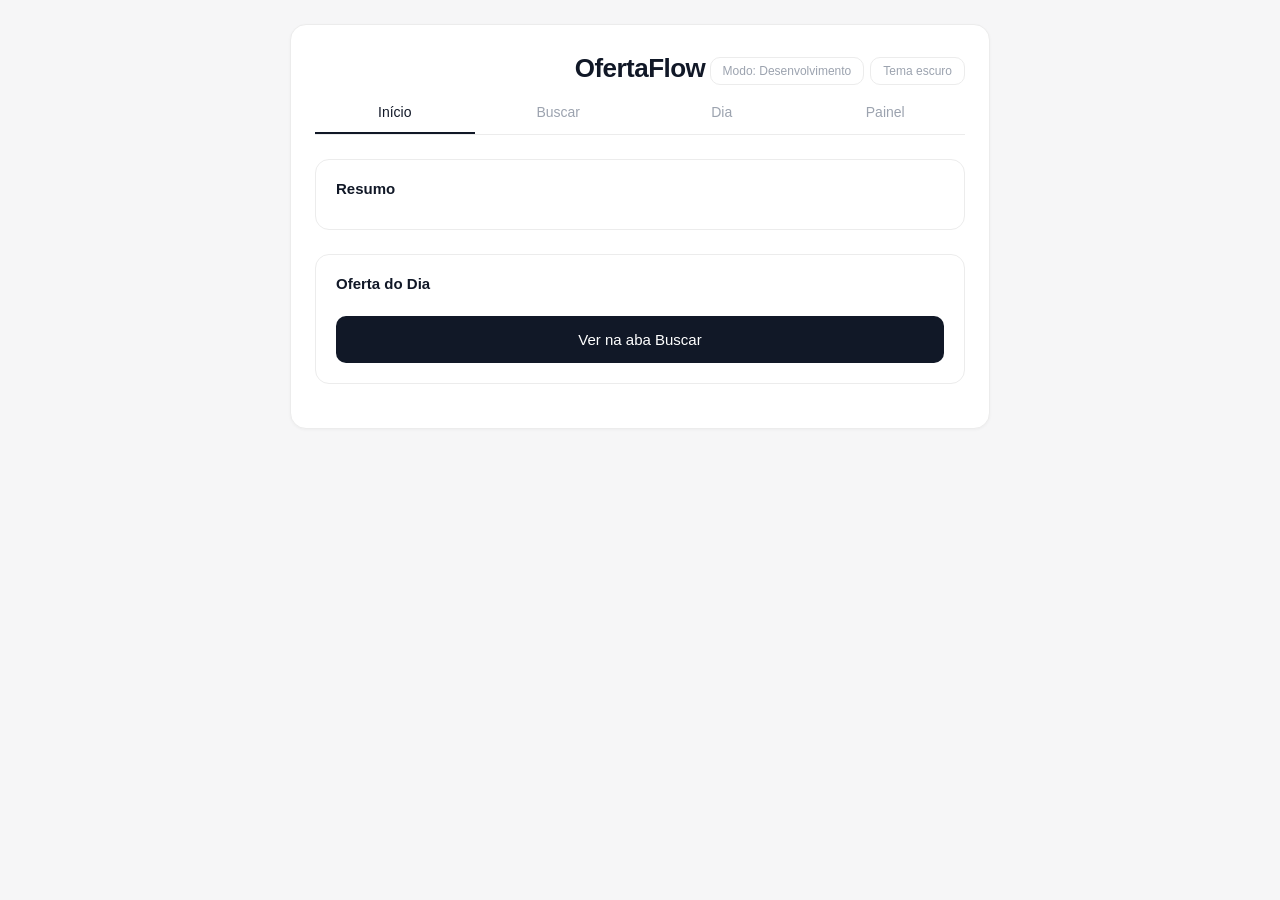
==== commit d14535e7: "Rename index-1.html to index.html" ====
--- a/index.html
+++ b/index.html
@@ -258,7 +258,15 @@
 
         </div>
 
-        <script src="script.js"></script>
+        <script src="js/config.js"></script>
+        <script src="js/utilitarios.js"></script>
+        <script src="js/produto.js"></script>
+        <script src="js/fila.js"></script>
+        <script src="js/publicacao.js"></script>
+        <script src="js/painel.js"></script>
+        <script src="js/armazenamento.js"></script>
+        <script src="js/interface.js"></script>
+        <script src="js/principal.js"></script>
         <script>
             if("serviceWorker" in navigator){
                 window.addEventListener("load", () => {
